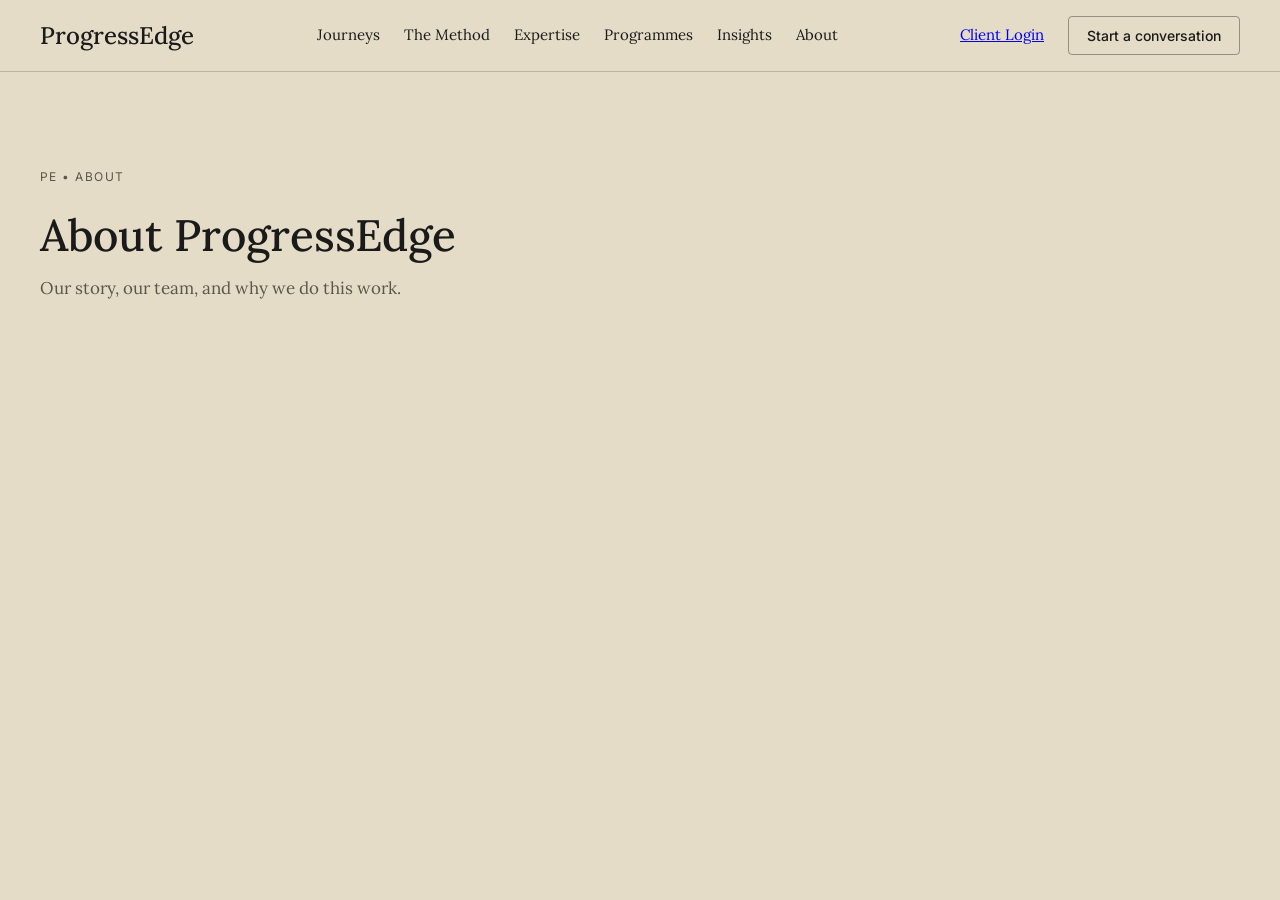
==== progressedge-site/pages/about.html @ c58be289 "Initial commit - ProgressEdge site" ====
<!DOCTYPE html>
<html lang="en">
<head>
<meta charset="UTF-8">
<meta name="viewport" content="width=device-width, initial-scale=1.0">
<title>About — ProgressEdge</title>
<link rel="preconnect" href="https://fonts.googleapis.com">
<link rel="preconnect" href="https://fonts.gstatic.com" crossorigin>
<link href="https://fonts.googleapis.com/css2?family=Lora:ital,wght@0,400;0,500;0,600;1,400&family=Inter:wght@400;500;600&display=swap" rel="stylesheet">
<link rel="stylesheet" href="../css/style.css">
</head>
<body>

  <!-- NAV -->
  <header class="nav">
    <a href="../index.html" class="nav__logo" style="text-decoration:none;color:inherit;">ProgressEdge</a>
    <ul class="nav__links">
      <li><a href="journeys.html">Journeys</a></li>
      <li><a href="the-method.html">The Method</a></li>
      <li><a href="expertise.html">Expertise</a></li>
      <li><a href="programmes.html">Programmes</a></li>
      <li><a href="insights.html">Insights</a></li>
      <li><a href="about.html">About</a></li>
    </ul>
    <div class="nav__right">
      <a href="#">Client Login</a>
      <button class="btn">Start a conversation</button>
    </div>
  </header>

  <!-- PAGE HEADER -->
  <section class="journey">
    <div class="journey__header">
      <div>
        <div class="journey__eyebrow">PE • ABOUT</div>
        <h1 class="journey__title">About ProgressEdge</h1>
        <p class="journey__subtitle">Our story, our team, and why we do this work.</p>
      </div>
    </div>
  </section>

</body>
</html>
---- progressedge-site/css/style.css ----
/* ===========================
     DESIGN SYSTEM / VARIABLES
     =========================== */
  :root {
    /* Colors */
    --color-bg: #E4DCC7;
    --color-bg-alt: #DDD3B8;
    --color-card: #F5F1E4;
    --color-text: #1A1A1A;
    --color-text-muted: #5C5648;
    --color-accent-dark: #1B3A32;
    --color-border: rgba(0, 0, 0, 0.18);
    --color-border-strong: rgba(0, 0, 0, 0.35);

    /* Typography */
    --font-serif: 'Lora', Georgia, serif;
    --font-sans: 'Inter', -apple-system, sans-serif;

    /* Spacing scale */
    --space-1: 8px;
    --space-2: 16px;
    --space-3: 24px;
    --space-4: 40px;
    --space-5: 64px;
    --space-6: 96px;

    /* Radius */
    --radius-sm: 4px;
    --radius-md: 8px;

    /* Max width */
    --container-max: 1360px;
  }

  * { box-sizing: border-box; margin: 0; padding: 0; }

  body {
    font-family: var(--font-serif);
    background: var(--color-bg);
    color: var(--color-text);
    line-height: 1.5;
  }

  img { max-width: 100%; display: block; }

  .container {
    max-width: var(--container-max);
    margin: 0 auto;
    padding: 0 var(--space-4);
  }

  .label {
    font-family: var(--font-sans);
    font-size: 12px;
    letter-spacing: 0.12em;
    text-transform: uppercase;
    color: var(--color-text);
  }

  /* ===========================
     NAV
     =========================== */
  .nav {
    display: flex;
    align-items: center;
    justify-content: space-between;
    padding: var(--space-2) var(--space-4);
    border-bottom: 1px solid var(--color-border);
  }

  .nav__logo {
    font-family: var(--font-serif);
    font-size: 24px;
    font-weight: 500;
  }

  .nav__links {
    display: flex;
    gap: var(--space-3);
    list-style: none;
    font-family: var(--font-serif);
    font-size: 15px;
  }

  .nav__links a {
    color: var(--color-text);
    text-decoration: none;
  }

  .nav__links a:hover { opacity: 0.6; }

  .nav__right {
    display: flex;
    align-items: center;
    gap: var(--space-3);
    font-family: var(--font-serif);
    font-size: 15px;
  }

  .btn {
    font-family: var(--font-sans);
    font-size: 14px;
    font-weight: 500;
    border: 1px solid var(--color-border-strong);
    background: transparent;
    padding: 10px 18px;
    border-radius: var(--radius-sm);
    cursor: pointer;
    color: var(--color-text);
    display: inline-flex;
    align-items: center;
    gap: 8px;
    white-space: nowrap;
  }

  .btn:hover { background: rgba(0,0,0,0.05); }

  .btn--icon-circle {
    width: 20px;
    height: 20px;
    border-radius: 50%;
    background: var(--color-text);
    color: var(--color-bg);
    display: inline-flex;
    align-items: center;
    justify-content: center;
    font-size: 11px;
  }

  .btn__arrow-icon {
    width: 20px;
    height: 20px;
  }

  /* ===========================
     HERO
     =========================== */
  .hero {
    display: grid;
    grid-template-columns: 1fr 1fr;
    min-height: 640px;
  }

  .hero__content {
    padding: var(--space-5) var(--space-4);
    display: flex;
    flex-direction: column;
    justify-content: center;
    gap: var(--space-3);
  }

  .hero__eyebrow {
    display: flex;
    gap: var(--space-1);
    align-items: center;
    font-family: var(--font-sans);
    font-size: 13px;
    letter-spacing: 0.1em;
    text-transform: uppercase;
  }

  .hero__eyebrow .dot { opacity: 0.5; }

  .hero__title {
    font-size: clamp(40px, 5vw, 72px);
    font-weight: 500;
    line-height: 1.1;
  }

  .hero__desc {
    font-family: var(--font-serif);
    font-size: 17px;
    color: var(--color-text-muted);
    max-width: 480px;
    line-height: 1.6;
  }

  .hero__actions {
    display: flex;
    gap: var(--space-2);
    margin-top: var(--space-2);
  }

  .hero__image {
    background-size: cover;
    background-position: center;
    background-image: url('images/homepage_img.jpg');
  }

  .hero__footer {
    border-top: 1px solid var(--color-border);
    padding: var(--space-2) var(--space-4);
  }

  /* ===========================
     TRUSTED BY / LOGOS
     =========================== */
  .logos {
    border-top: 1px solid var(--color-border);
    padding: var(--space-3) var(--space-4);
    display: flex;
    align-items: center;
    gap: var(--space-5);
    flex-wrap: wrap;
  }

  .logos img {
    height: 32px;
    width: auto;
    object-fit: contain;
  }

  /* ===========================
     JOURNEY SECTION
     =========================== */
  .journey {
    padding: var(--space-6) var(--space-4);
  }

  .journey__header {
    display: flex;
    justify-content: space-between;
    align-items: flex-end;
    margin-bottom: var(--space-4);
    gap: var(--space-3);
    flex-wrap: wrap;
  }

  .journey__eyebrow {
    font-family: var(--font-sans);
    font-size: 12px;
    letter-spacing: 0.12em;
    text-transform: uppercase;
    color: var(--color-text-muted);
    margin-bottom: var(--space-2);
  }

  .journey__title {
    font-size: clamp(32px, 4vw, 44px);
    font-weight: 500;
  }

  .journey__subtitle {
    font-size: 17px;
    color: var(--color-text-muted);
    margin-top: var(--space-1);
  }

  .journey__nav-icons {
    display: flex;
    gap: var(--space-1);
  }

  .icon-circle {
    width: 40px;
    height: 40px;
    border-radius: 50%;
    border: 1px solid var(--color-border-strong);
    display: flex;
    align-items: center;
    justify-content: center;
    cursor: pointer;
    font-size: 16px;
    background: transparent;
  }

  .icon-circle:hover { background: rgba(0,0,0,0.05); }

  .icon-circle--img {
    border: none;
    padding: 0;
  }

  .icon-circle--img img {
    width: 40px;
    height: 40px;
  }

  .journey__grid {
    display: grid;
    grid-template-columns: repeat(4, 1fr);
    gap: var(--space-3);
  }

  .journey-card {
    background: var(--color-card);
    border: 1px solid var(--color-border);
    border-radius: var(--radius-md);
    overflow: hidden;
    display: flex;
    flex-direction: column;
  }

  .journey-card__image {
    aspect-ratio: 4/3;
    background-size: cover;
    background-position: center;
  }

  .journey-card__body {
    padding: var(--space-2) var(--space-2) var(--space-3);
    display: flex;
    flex-direction: column;
    gap: 6px;
    flex: 1;
  }

  .journey-card__num {
    font-family: var(--font-sans);
    font-size: 12px;
    color: var(--color-text-muted);
  }

  .journey-card__title {
    font-size: 19px;
    font-weight: 600;
    display: flex;
    align-items: center;
    gap: 8px;
    flex-wrap: wrap;
  }

  .journey-card__stage {
    font-family: var(--font-sans);
    font-size: 12px;
    color: var(--color-text-muted);
  }

  .journey-card__desc {
    font-family: var(--font-serif);
    font-size: 14px;
    color: var(--color-text-muted);
    line-height: 1.5;
    flex: 1;
  }

  .journey-card__link {
    font-family: var(--font-sans);
    font-size: 13px;
    font-weight: 500;
    display: inline-flex;
    align-items: center;
    gap: 6px;
    color: var(--color-text);
    text-decoration: none;
    margin-top: var(--space-1);
  }

  @media (max-width: 1000px) {
    .journey__grid { grid-template-columns: repeat(2, 1fr); }
  }

  @media (max-width: 800px) {
    .hero { grid-template-columns: 1fr; }
    .hero__image { min-height: 320px; }
    .nav__links { display: none; }
    .journey__grid { grid-template-columns: 1fr; }
    .logos { gap: var(--space-3); }
    .method__intro { grid-template-columns: 1fr; }
    .method__steps { grid-template-columns: 1fr; gap: var(--space-4); }
    .method__steps .step-connector { display: none; }
  }

  /* ===========================
     METHOD SECTION
     =========================== */
  .method {
    padding: var(--space-6) var(--space-4) 0;
  }

  .method__intro {
    display: grid;
    grid-template-columns: 1.2fr 1fr;
    gap: var(--space-4);
    align-items: end;
    margin-bottom: var(--space-5);
  }

  .method__title {
    font-size: clamp(28px, 3.5vw, 40px);
    font-weight: 500;
    line-height: 1.25;
  }

  .method__desc {
    font-family: var(--font-serif);
    font-size: 16px;
    color: var(--color-text-muted);
    line-height: 1.6;
  }

  .method__steps {
    display: grid;
    grid-template-columns: repeat(4, 1fr);
    position: relative;
  }

  .method-step {
    position: relative;
    padding-right: var(--space-3);
  }

  .step-connector {
    position: absolute;
    top: 24px;
    left: 48px;
    right: 0;
    height: 1px;
    background: var(--color-border-strong);
  }

  .method-step__num {
    width: 48px;
    height: 48px;
    border-radius: 50%;
    border: 1px solid var(--color-border-strong);
    display: flex;
    align-items: center;
    justify-content: center;
    font-family: var(--font-sans);
    font-size: 14px;
    background: var(--color-bg);
    position: relative;
    z-index: 1;
  }

  .method-step__icon {
    font-size: 28px;
    margin: var(--space-2) 0 var(--space-1);
  }

  .method-step__icon-img {
    width: 32px;
    height: 32px;
    object-fit: contain;
    margin: var(--space-2) 0 var(--space-1);
  }

  .method-step__title {
    font-size: 20px;
    font-weight: 600;
    margin-bottom: 6px;
  }

  .method-step__desc {
    font-family: var(--font-serif);
    font-size: 14px;
    color: var(--color-text-muted);
    line-height: 1.5;
  }

  .method__cta {
    background: var(--color-accent-dark);
    margin-top: var(--space-5);
    padding: var(--space-4);
    display: flex;
    justify-content: center;
  }

  .method__cta-inner {
    background: var(--color-card);
    max-width: 800px;
    width: 100%;
    padding: var(--space-3) var(--space-4);
    border-radius: var(--radius-md);
    text-align: center;
    font-family: var(--font-serif);
    font-size: 17px;
  }
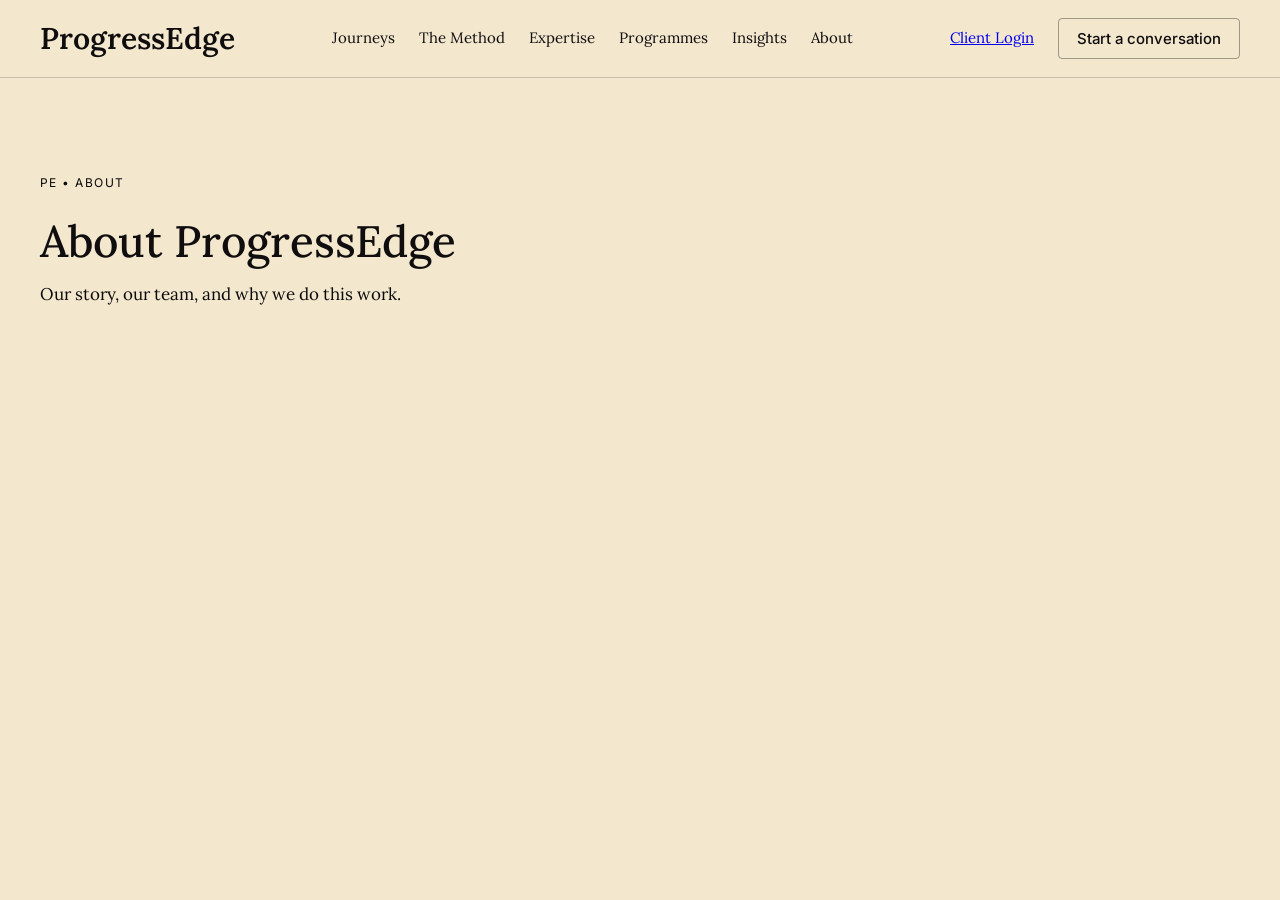
==== commit d3fe3a4b: "Fixed hero image and other updates" ====
--- a/progressedge-site/pages/about.html
+++ b/progressedge-site/pages/about.html
@@ -11,7 +11,6 @@
 </head>
 <body>
 
-  <!-- NAV -->
   <header class="nav">
     <a href="../index.html" class="nav__logo" style="text-decoration:none;color:inherit;">ProgressEdge</a>
     <ul class="nav__links">
@@ -28,7 +27,6 @@
     </div>
   </header>
 
-  <!-- PAGE HEADER -->
   <section class="journey">
     <div class="journey__header">
       <div>
--- a/progressedge-site/css/style.css
+++ b/progressedge-site/css/style.css
@@ -3,14 +3,14 @@
      =========================== */
   :root {
     /* Colors */
-    --color-bg: #E4DCC7;
-    --color-bg-alt: #DDD3B8;
+    --color-bg: #f3e7ce;
+    --color-bg-alt: #f3e7ce;
     --color-card: #F5F1E4;
-    --color-text: #1A1A1A;
-    --color-text-muted: #5C5648;
+    --color-text: #0f0d0d;
+    --color-text-muted: #0a0a0a;
     --color-accent-dark: #1B3A32;
-    --color-border: rgba(0, 0, 0, 0.18);
-    --color-border-strong: rgba(0, 0, 0, 0.35);
+    --color-border: rgba(7, 7, 7, 0.18);
+    --color-border-strong: rgba(5, 5, 5, 0.35);
 
     /* Typography */
     --font-serif: 'Lora', Georgia, serif;
@@ -70,8 +70,8 @@
 
   .nav__logo {
     font-family: var(--font-serif);
-    font-size: 24px;
-    font-weight: 500;
+    font-size: 30px;
+    font-weight: 600;
   }
 
   .nav__links {
@@ -87,7 +87,7 @@
     text-decoration: none;
   }
 
-  .nav__links a:hover { opacity: 0.6; }
+  .nav__links a:hover { opacity: 0.8; }
 
   .nav__right {
     display: flex;
@@ -99,7 +99,7 @@
 
   .btn {
     font-family: var(--font-sans);
-    font-size: 14px;
+    font-size:15px;
     font-weight: 500;
     border: 1px solid var(--color-border-strong);
     background: transparent;
@@ -113,7 +113,7 @@
     white-space: nowrap;
   }
 
-  .btn:hover { background: rgba(0,0,0,0.05); }
+  .btn:hover { background: rgba(8, 8, 8, 0.05); }
 
   .btn--icon-circle {
     width: 20px;
@@ -138,15 +138,16 @@
   .hero {
     display: grid;
     grid-template-columns: 1fr 1fr;
-    min-height: 640px;
+    min-height: 500px;
+    
   }
 
   .hero__content {
     padding: var(--space-5) var(--space-4);
     display: flex;
     flex-direction: column;
-    justify-content: center;
-    gap: var(--space-3);
+    justify-content: left;
+    gap: var(--space-5);
   }
 
   .hero__eyebrow {
@@ -154,49 +155,56 @@
     gap: var(--space-1);
     align-items: center;
     font-family: var(--font-sans);
-    font-size: 13px;
+    font-size: 18px;
     letter-spacing: 0.1em;
     text-transform: uppercase;
   }
 
-  .hero__eyebrow .dot { opacity: 0.5; }
+  .hero__eyebrow .dot { opacity: 1.2; }
+  
 
   .hero__title {
     font-size: clamp(40px, 5vw, 72px);
     font-weight: 500;
-    line-height: 1.1;
+    line-height: 1.0;
+    width: fit-content;
   }
 
   .hero__desc {
     font-family: var(--font-serif);
     font-size: 17px;
     color: var(--color-text-muted);
-    max-width: 480px;
-    line-height: 1.6;
+    max-width: 500px;
+    line-height: 1.0;
   }
 
   .hero__actions {
     display: flex;
-    gap: var(--space-2);
+    gap: var(--space-3);
     margin-top: var(--space-2);
   }
 
   .hero__image {
     background-size: cover;
-    background-position: center;
-    background-image: url('images/homepage_img.jpg');
+    background-position: left;
+    background-image: url(../images/homepage_img.jpg);
+    opacity: 0.6;
+    height: 600px;
+    width: 100%;
+    
   }
 
   .hero__footer {
     border-top: 1px solid var(--color-border);
     padding: var(--space-2) var(--space-4);
+
   }
 
   /* ===========================
      TRUSTED BY / LOGOS
      =========================== */
   .logos {
-    border-top: 1px solid var(--color-border);
+    border-top: 2px solid var(--color-border);
     padding: var(--space-3) var(--space-4);
     display: flex;
     align-items: center;
@@ -205,9 +213,10 @@
   }
 
   .logos img {
-    height: 32px;
+    height: 90px;
     width: auto;
     object-fit: contain;
+
   }
 
   /* ===========================
@@ -255,7 +264,7 @@
     width: 40px;
     height: 40px;
     border-radius: 50%;
-    border: 1px solid var(--color-border-strong);
+    border: 3px solid var(--color-border-strong);
     display: flex;
     align-items: center;
     justify-content: center;
@@ -284,7 +293,7 @@
 
   .journey-card {
     background: var(--color-card);
-    border: 1px solid var(--color-border);
+    border: 2px solid var(--color-border);
     border-radius: var(--radius-md);
     overflow: hidden;
     display: flex;
@@ -292,7 +301,7 @@
   }
 
   .journey-card__image {
-    aspect-ratio: 4/3;
+    aspect-ratio: 3/2;
     background-size: cover;
     background-position: center;
   }
@@ -301,7 +310,7 @@
     padding: var(--space-2) var(--space-2) var(--space-3);
     display: flex;
     flex-direction: column;
-    gap: 6px;
+    gap: 7px;
     flex: 1;
   }
 
@@ -313,7 +322,7 @@
 
   .journey-card__title {
     font-size: 19px;
-    font-weight: 600;
+    font-weight: 650;
     display: flex;
     align-items: center;
     gap: 8px;
@@ -322,7 +331,7 @@
 
   .journey-card__stage {
     font-family: var(--font-sans);
-    font-size: 12px;
+    font-size: 15px;
     color: var(--color-text-muted);
   }
 
@@ -412,13 +421,13 @@
   .method-step__num {
     width: 48px;
     height: 48px;
-    border-radius: 50%;
+    border-radius: 60%;
     border: 1px solid var(--color-border-strong);
     display: flex;
     align-items: center;
     justify-content: center;
     font-family: var(--font-sans);
-    font-size: 14px;
+    font-size: 16px;
     background: var(--color-bg);
     position: relative;
     z-index: 1;
@@ -455,13 +464,14 @@
     padding: var(--space-4);
     display: flex;
     justify-content: center;
+    size-adjust: var(--color-accent-dark);
   }
 
   .method__cta-inner {
     background: var(--color-card);
     max-width: 800px;
     width: 100%;
-    padding: var(--space-3) var(--space-4);
+    padding: var(--space-3) var(--space-6);
     border-radius: var(--radius-md);
     text-align: center;
     font-family: var(--font-serif);
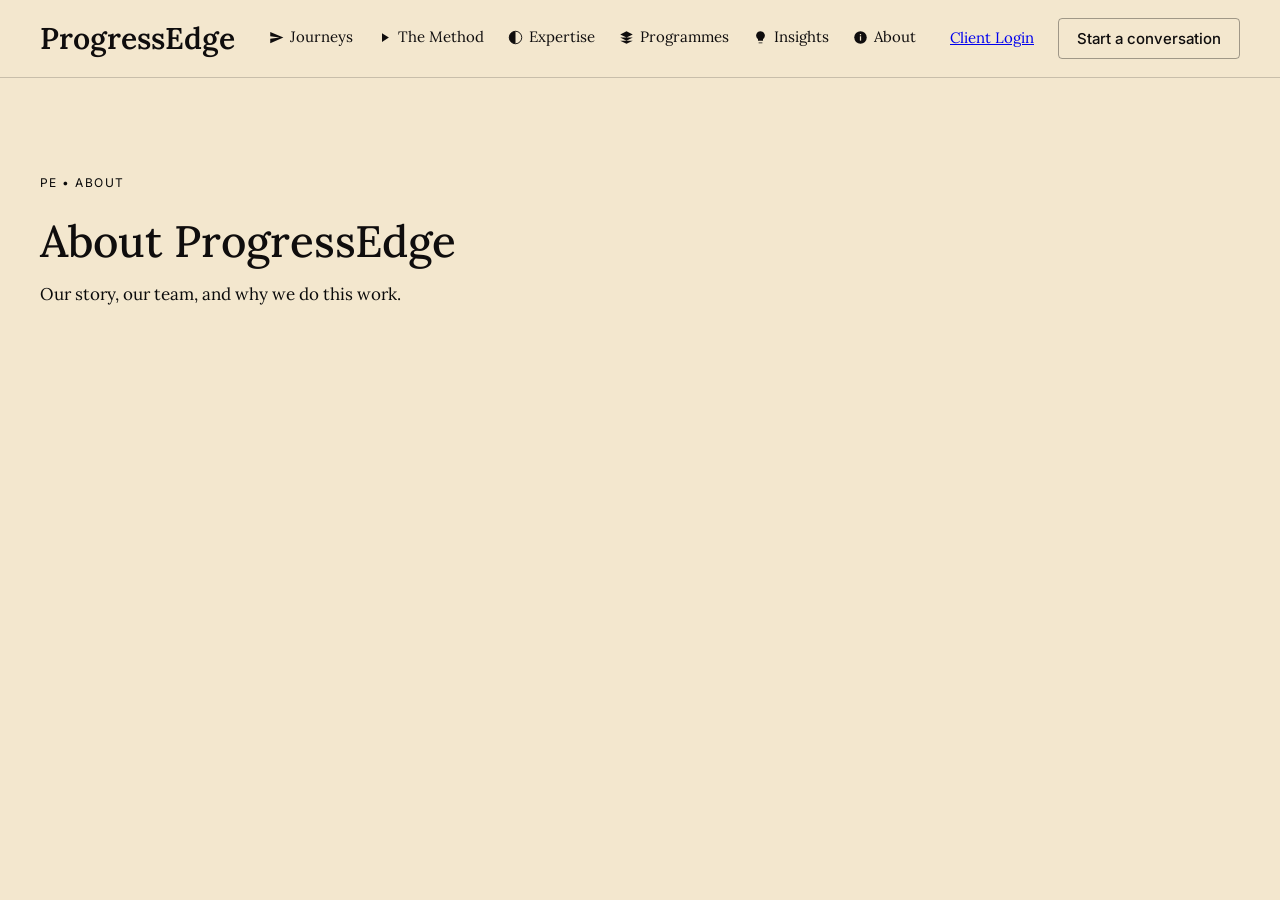
==== commit 31c19ca8: "Fixed hero image and other updates" ====
--- a/progressedge-site/pages/about.html
+++ b/progressedge-site/pages/about.html
@@ -13,13 +13,13 @@
 
   <header class="nav">
     <a href="../index.html" class="nav__logo" style="text-decoration:none;color:inherit;">ProgressEdge</a>
-    <ul class="nav__links">
-      <li><a href="journeys.html">Journeys</a></li>
-      <li><a href="the-method.html">The Method</a></li>
-      <li><a href="expertise.html">Expertise</a></li>
-      <li><a href="programmes.html">Programmes</a></li>
-      <li><a href="insights.html">Insights</a></li>
-      <li><a href="about.html">About</a></li>
+   <ul class="nav__links" id="navLinks">
+      <li><a href="pages/journeys.html"><svg class="nav__icon" viewBox="0 0 24 24" fill="currentColor"><path d="M2 21l21-9L2 3v7l15 2-15 2z"/></svg>Journeys</a></li>
+      <li><a href="pages/the-method.html"><svg class="nav__icon" viewBox="0 0 24 24" fill="currentColor"><path d="M8 5v14l11-7z"/></svg>The Method</a></li>
+      <li><a href="pages/expertise.html"><svg class="nav__icon" viewBox="0 0 24 24" fill="currentColor"><path d="M12 2a10 10 0 000 20V2z"/><circle cx="12" cy="12" r="10" fill="none" stroke="currentColor" stroke-width="1.5"/></svg>Expertise</a></li>
+      <li><a href="pages/programmes.html"><svg class="nav__icon" viewBox="0 0 24 24" fill="currentColor"><path d="M12 2L2 7l10 5 10-5-10-5zM2 12l10 5 10-5M2 17l10 5 10-5"/></svg>Programmes</a></li>
+      <li><a href="pages/insights.html"><svg class="nav__icon" viewBox="0 0 24 24" fill="currentColor"><path d="M9 21h6v-1H9v1zm3-19a7 7 0 00-4 12.7V17h8v-2.3A7 7 0 0012 2z"/></svg>Insights</a></li>
+      <li><a href="pages/about.html"><svg class="nav__icon" viewBox="0 0 24 24" fill="currentColor"><circle cx="12" cy="12" r="10"/><rect x="11" y="10" width="2" height="7" fill="var(--color-bg)"/><rect x="11" y="6.5" width="2" height="2" fill="var(--color-bg)"/></svg>About</a></li>
     </ul>
     <div class="nav__right">
       <a href="#">Client Login</a>
--- a/progressedge-site/css/style.css
+++ b/progressedge-site/css/style.css
@@ -66,6 +66,10 @@
     justify-content: space-between;
     padding: var(--space-2) var(--space-4);
     border-bottom: 1px solid var(--color-border);
+    position: sticky;
+    top: 0;
+    z-index: 100;
+    background: var(--color-bg);
   }
 
   .nav__logo {
@@ -85,9 +89,26 @@
   .nav__links a {
     color: var(--color-text);
     text-decoration: none;
+    display: inline-flex;
+    align-items: center;
+    gap: 6px;
   }
 
   .nav__links a:hover { opacity: 0.8; }
+
+  .nav__icon {
+    width: 15px;
+    height: 15px;
+    flex-shrink: 0;
+  }
+
+  .nav__login {
+    display: inline-flex;
+    align-items: center;
+    gap: 6px;
+    color: var(--color-text);
+    text-decoration: none;
+  }
 
   .nav__right {
     display: flex;
@@ -132,14 +153,34 @@
     height: 20px;
   }
 
+  /* Hamburger button - hidden on desktop */
+  .nav__hamburger {
+    display: none;
+    flex-direction: column;
+    justify-content: center;
+    gap: 5px;
+    width: 32px;
+    height: 32px;
+    background: none;
+    border: none;
+    cursor: pointer;
+    padding: 0;
+  }
+
+  .nav__hamburger span {
+    display: block;
+    height: 2px;
+    width: 100%;
+    background: var(--color-text);
+  }
+
   /* ===========================
      HERO
      =========================== */
   .hero {
     display: grid;
-    grid-template-columns: 1fr 1fr;
-    min-height: 500px;
-    
+    grid-template-columns: 35fr 65fr;
+    min-height: 400px;
   }
 
   .hero__content {
@@ -155,24 +196,24 @@
     gap: var(--space-1);
     align-items: center;
     font-family: var(--font-sans);
-    font-size: 18px;
+    font-size: 17px;
     letter-spacing: 0.1em;
     text-transform: uppercase;
   }
 
   .hero__eyebrow .dot { opacity: 1.2; }
-  
 
   .hero__title {
     font-size: clamp(40px, 5vw, 72px);
     font-weight: 500;
-    line-height: 1.0;
+    line-height: 0.9;
+    letter-spacing: 0.5rm;
     width: fit-content;
   }
 
   .hero__desc {
     font-family: var(--font-serif);
-    font-size: 17px;
+    font-size: 16px;
     color: var(--color-text-muted);
     max-width: 500px;
     line-height: 1.0;
@@ -186,18 +227,17 @@
 
   .hero__image {
     background-size: cover;
-    background-position: left;
-    background-image: url(../images/homepage_img.jpg);
-    opacity: 0.6;
+    background-position: center;
+    background-image:url(../images/homepage_img.jpg);
     height: 600px;
     width: 100%;
+    opacity: 0.6;
     
   }
 
   .hero__footer {
     border-top: 1px solid var(--color-border);
     padding: var(--space-2) var(--space-4);
-
   }
 
   /* ===========================
@@ -216,7 +256,6 @@
     height: 90px;
     width: auto;
     object-fit: contain;
-
   }
 
   /* ===========================
@@ -353,21 +392,6 @@
     color: var(--color-text);
     text-decoration: none;
     margin-top: var(--space-1);
-  }
-
-  @media (max-width: 1000px) {
-    .journey__grid { grid-template-columns: repeat(2, 1fr); }
-  }
-
-  @media (max-width: 800px) {
-    .hero { grid-template-columns: 1fr; }
-    .hero__image { min-height: 320px; }
-    .nav__links { display: none; }
-    .journey__grid { grid-template-columns: 1fr; }
-    .logos { gap: var(--space-3); }
-    .method__intro { grid-template-columns: 1fr; }
-    .method__steps { grid-template-columns: 1fr; gap: var(--space-4); }
-    .method__steps .step-connector { display: none; }
   }
 
   /* ===========================
@@ -421,7 +445,7 @@
   .method-step__num {
     width: 48px;
     height: 48px;
-    border-radius: 60%;
+    border-radius: 50%;
     border: 1px solid var(--color-border-strong);
     display: flex;
     align-items: center;
@@ -464,7 +488,6 @@
     padding: var(--space-4);
     display: flex;
     justify-content: center;
-    size-adjust: var(--color-accent-dark);
   }
 
   .method__cta-inner {
@@ -476,4 +499,71 @@
     text-align: center;
     font-family: var(--font-serif);
     font-size: 17px;
+  }
+
+  /* ===========================
+     RESPONSIVE
+     =========================== */
+  @media (max-width: 1000px) {
+    .journey__grid { grid-template-columns: repeat(2, 1fr); }
+  }
+
+  @media (max-width: 800px) {
+    .hero { grid-template-columns: 1fr; }
+    .hero__image { min-height: 280px; height: auto; order: -1; }
+    .hero__content { padding: var(--space-4) var(--space-3); gap: var(--space-3); }
+    .journey__grid { grid-template-columns: 1fr; }
+    .logos { gap: var(--space-3); padding: var(--space-3); }
+    .logos img { height: 48px; }
+    .method__intro { grid-template-columns: 1fr; }
+    .method__steps { grid-template-columns: 1fr; gap: var(--space-4); }
+    .method__steps .step-connector { display: none; }
+    .journey { padding: var(--space-4) var(--space-3); }
+    .method { padding: var(--space-4) var(--space-3) 0; }
+    .nav { padding: var(--space-2) var(--space-3); }
+
+    /* Hamburger nav */
+    .nav__hamburger { display: flex; }
+
+    .nav__links {
+      display: none;
+      position: absolute;
+      top: 100%;
+      left: 0;
+      right: 0;
+      background: var(--color-bg);
+      flex-direction: column;
+      gap: 0;
+      border-bottom: 1px solid var(--color-border);
+      z-index: 50;
+    }
+
+    .nav__links.is-open {
+      display: flex;
+    }
+
+    .nav__links li {
+      border-top: 1px solid var(--color-border);
+    }
+
+    .nav__links a {
+      display: flex;
+      padding: var(--space-2) var(--space-3);
+    }
+
+    .nav__right span.nav__login-text,
+    .nav__right .nav__login {
+      display: none;
+    }
+  }
+
+  @media (max-width: 480px) {
+    .hero__title { font-size: 34px; line-height: 1.1; }
+    .hero__desc { font-size: 15px; line-height: 1.5; }
+    .hero__actions { flex-direction: column; align-items: stretch; }
+    .journey__title { font-size: 28px; }
+    .nav__right { gap: var(--space-1); }
+    .btn { padding: 8px 12px; font-size: 13px; }
+    .method-step { padding-right: 0; }
+    .method__cta-inner { font-size: 15px; padding: var(--space-3) var(--space-2); }
   }
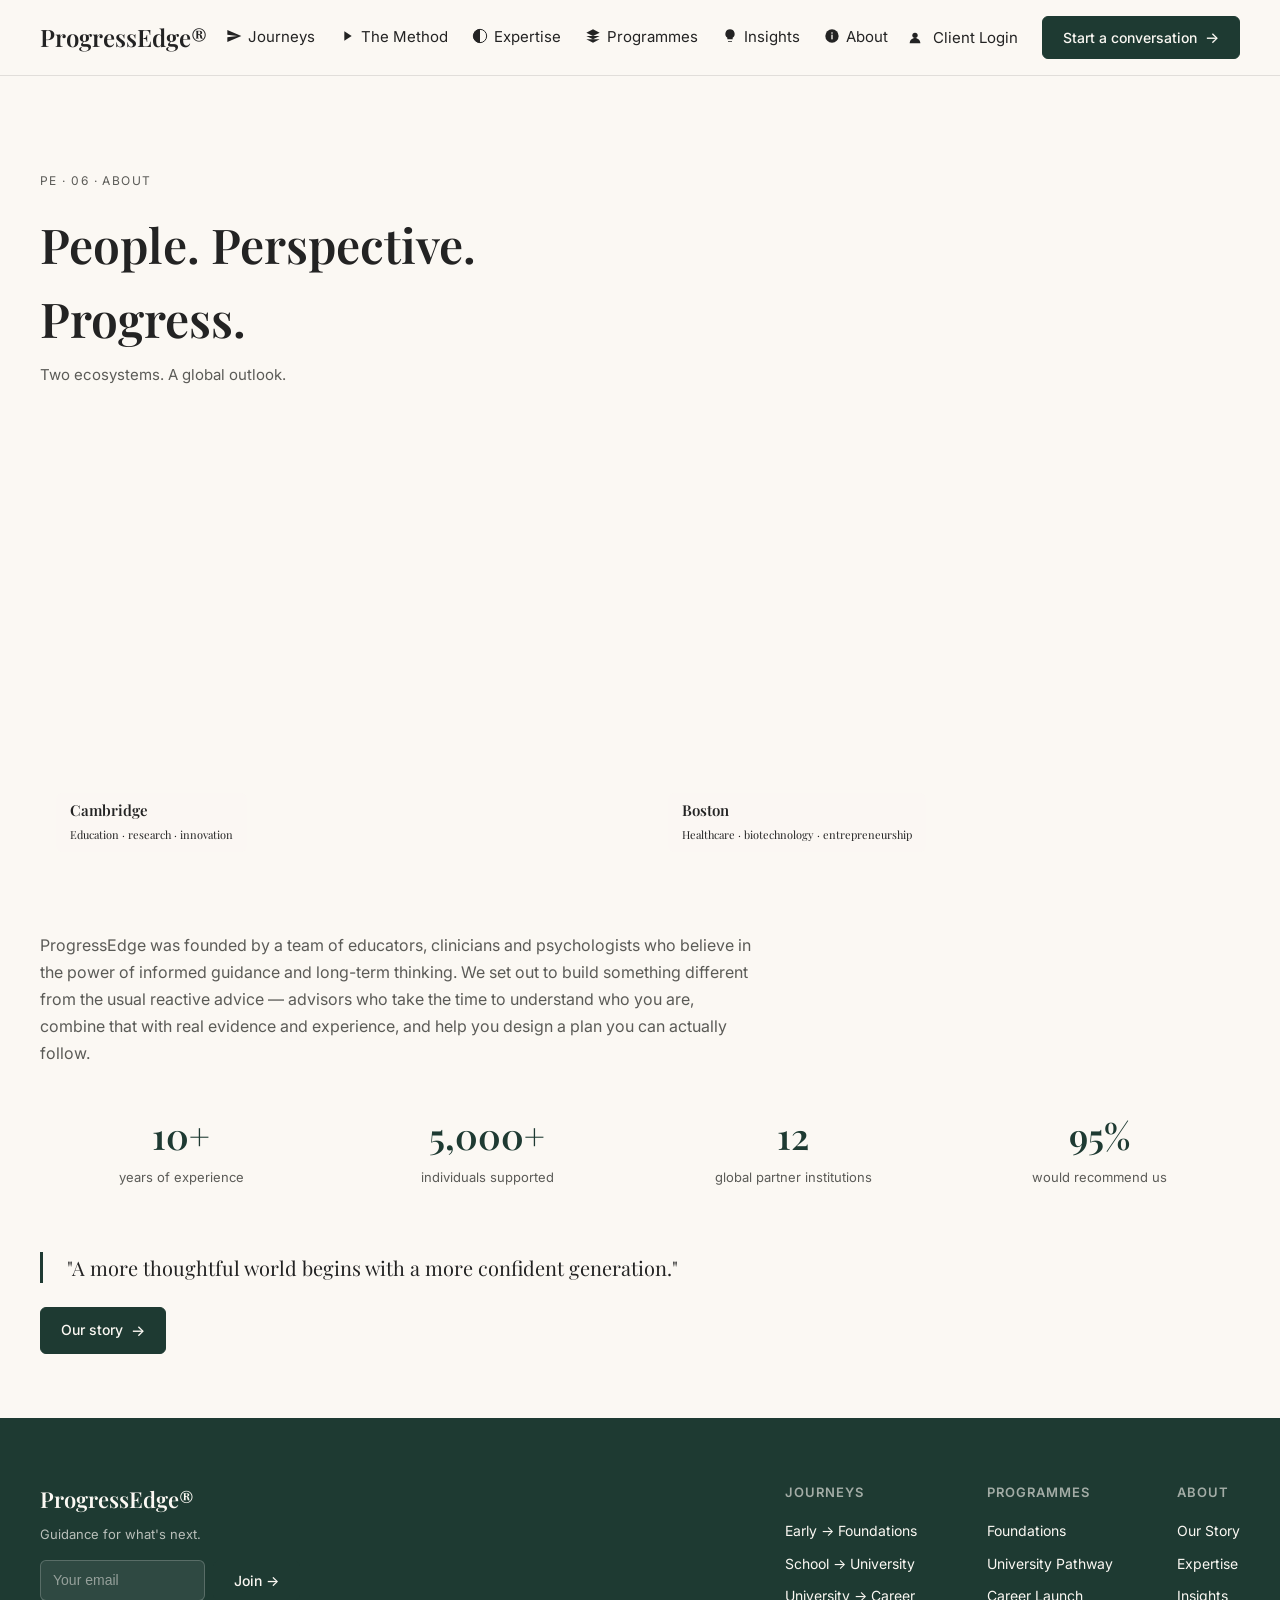
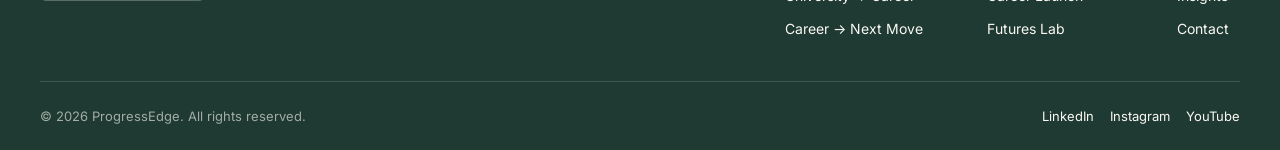
==== commit a678ea3a: "Add nav icons, hero image blend, client login handler" ====
--- a/progressedge-site/pages/about.html
+++ b/progressedge-site/pages/about.html
@@ -6,36 +6,190 @@
 <title>About — ProgressEdge</title>
 <link rel="preconnect" href="https://fonts.googleapis.com">
 <link rel="preconnect" href="https://fonts.gstatic.com" crossorigin>
-<link href="https://fonts.googleapis.com/css2?family=Lora:ital,wght@0,400;0,500;0,600;1,400&family=Inter:wght@400;500;600&display=swap" rel="stylesheet">
+<link href="https://fonts.googleapis.com/css2?family=Playfair+Display:wght@500;600;700&family=Inter:wght@400;500;600&family=Caveat:wght@500&display=swap" rel="stylesheet">
 <link rel="stylesheet" href="../css/style.css">
 </head>
 <body>
 
-  <header class="nav">
-    <a href="../index.html" class="nav__logo" style="text-decoration:none;color:inherit;">ProgressEdge</a>
-   <ul class="nav__links" id="navLinks">
-      <li><a href="pages/journeys.html"><svg class="nav__icon" viewBox="0 0 24 24" fill="currentColor"><path d="M2 21l21-9L2 3v7l15 2-15 2z"/></svg>Journeys</a></li>
-      <li><a href="pages/the-method.html"><svg class="nav__icon" viewBox="0 0 24 24" fill="currentColor"><path d="M8 5v14l11-7z"/></svg>The Method</a></li>
-      <li><a href="pages/expertise.html"><svg class="nav__icon" viewBox="0 0 24 24" fill="currentColor"><path d="M12 2a10 10 0 000 20V2z"/><circle cx="12" cy="12" r="10" fill="none" stroke="currentColor" stroke-width="1.5"/></svg>Expertise</a></li>
-      <li><a href="pages/programmes.html"><svg class="nav__icon" viewBox="0 0 24 24" fill="currentColor"><path d="M12 2L2 7l10 5 10-5-10-5zM2 12l10 5 10-5M2 17l10 5 10-5"/></svg>Programmes</a></li>
-      <li><a href="pages/insights.html"><svg class="nav__icon" viewBox="0 0 24 24" fill="currentColor"><path d="M9 21h6v-1H9v1zm3-19a7 7 0 00-4 12.7V17h8v-2.3A7 7 0 0012 2z"/></svg>Insights</a></li>
-      <li><a href="pages/about.html"><svg class="nav__icon" viewBox="0 0 24 24" fill="currentColor"><circle cx="12" cy="12" r="10"/><rect x="11" y="10" width="2" height="7" fill="var(--color-bg)"/><rect x="11" y="6.5" width="2" height="2" fill="var(--color-bg)"/></svg>About</a></li>
-    </ul>
-    <div class="nav__right">
-      <a href="#">Client Login</a>
-      <button class="btn">Start a conversation</button>
+ <header class="nav">
+  <a href="../index.html" class="nav__logo">ProgressEdge®</a>
+  <ul class="nav__links" id="navLinks">
+    <li><a href="journeys.html"><svg class="nav__icon" viewBox="0 0 24 24" fill="currentColor"><path d="M2 21l21-9L2 3v7l15 2-15 2z"/></svg>Journeys</a></li>
+    <li><a href="the-method.html"><svg class="nav__icon" viewBox="0 0 24 24" fill="currentColor"><path d="M8 5v14l11-7z"/></svg>The Method</a></li>
+    <li><a href="expertise.html"><svg class="nav__icon" viewBox="0 0 24 24" fill="currentColor"><path d="M12 2a10 10 0 000 20V2z"/><circle cx="12" cy="12" r="10" fill="none" stroke="currentColor" stroke-width="1.5"/></svg>Expertise</a></li>
+    <li><a href="programmes.html"><svg class="nav__icon" viewBox="0 0 24 24" fill="currentColor"><path d="M12 2L2 7l10 5 10-5-10-5zM2 12l10 5 10-5M2 17l10 5 10-5"/></svg>Programmes</a></li>
+    <li><a href="insights.html"><svg class="nav__icon" viewBox="0 0 24 24" fill="currentColor"><path d="M9 21h6v-1H9v1zm3-19a7 7 0 00-4 12.7V17h8v-2.3A7 7 0 0012 2z"/></svg>Insights</a></li>
+    <li><a href="about.html"><svg class="nav__icon" viewBox="0 0 24 24" fill="currentColor"><circle cx="12" cy="12" r="10"/><rect x="11" y="10" width="2" height="7" fill="var(--color-bg)"/><rect x="11" y="6.5" width="2" height="2" fill="var(--color-bg)"/></svg>About</a></li>
+  </ul>
+  <div class="nav__right">
+    <a href="#" class="nav__login" id="clientLoginLink">
+      <svg class="nav__icon" viewBox="0 0 24 24" fill="currentColor"><circle cx="12" cy="8" r="4"/><path d="M4 20c0-4.4 3.6-8 8-8s8 3.6 8 8"/></svg>
+      <span class="nav__login-text">Client Login</span>
+    </a>
+    <button class="btn btn--primary" data-open-modal>Start a conversation <span class="btn__arrow">→</span></button>
+    <button class="nav__hamburger" id="navHamburger" aria-label="Toggle menu"><span></span><span></span><span></span></button>
+  </div>
+</header>
+
+  <section class="page-header">
+    <div>
+      <div class="page-header__eyebrow">PE · 06 · ABOUT</div>
+      <h1 class="page-header__title">People. Perspective. Progress.</h1>
+      <p class="page-header__sub">Two ecosystems. A global outlook.</p>
     </div>
-  </header>
+  </section>
 
-  <section class="journey">
-    <div class="journey__header">
-      <div>
-        <div class="journey__eyebrow">PE • ABOUT</div>
-        <h1 class="journey__title">About ProgressEdge</h1>
-        <p class="journey__subtitle">Our story, our team, and why we do this work.</p>
+  <section class="section" style="padding-top:0;">
+    <div class="location-pair">
+      <div class="location-card">
+        <div class="location-card__image" style="background-image:url('https://www.cambridgenetwork.co.uk/sites/default/files/iStock-600000414_2.jpg');"></div>
+        <div class="location-card__label">Cambridge<br><span style="font-size:11px; font-weight:400;">Education · research · innovation</span></div>
+      </div>
+      <div class="location-card">
+        <div class="location-card__image" style="background-image:url('https://images.unsplash.com/photo-1521737604893-d14cc237f11d?q=80&w=600');"></div>
+        <div class="location-card__label">Boston<br><span style="font-size:11px; font-weight:400;">Healthcare · biotechnology · entrepreneurship</span></div>
       </div>
     </div>
   </section>
 
+  <section class="section" style="padding-top:0;">
+    <p style="max-width: 720px; font-size:16px; color:var(--color-text-muted); line-height:1.7;">
+      ProgressEdge was founded by a team of educators, clinicians and psychologists
+      who believe in the power of informed guidance and long-term thinking. We set
+      out to build something different from the usual reactive advice — advisors
+      who take the time to understand who you are, combine that with real evidence
+      and experience, and help you design a plan you can actually follow.
+    </p>
+
+    <div class="stats-row">
+      <div class="stat">
+        <div class="stat__num">10+</div>
+        <div class="stat__label">years of experience</div>
+      </div>
+      <div class="stat">
+        <div class="stat__num">5,000+</div>
+        <div class="stat__label">individuals supported</div>
+      </div>
+      <div class="stat">
+        <div class="stat__num">12</div>
+        <div class="stat__label">global partner institutions</div>
+      </div>
+      <div class="stat">
+        <div class="stat__num">95%</div>
+        <div class="stat__label">would recommend us</div>
+      </div>
+    </div>
+
+    <blockquote style="border-left: 3px solid var(--color-deep-green); padding-left: var(--space-3); font-family: var(--font-heading); font-size: 20px; max-width: 640px; margin: var(--space-3) 0;">
+      "A more thoughtful world begins with a more confident generation."
+    </blockquote>
+
+    <a href="about.html" class="btn btn--primary">Our story <span class="btn__arrow">→</span></a>
+  </section>
+
+    <!-- FOOTER -->
+  <footer class="footer">
+    <div class="footer__top">
+      <div class="footer__brand">
+        <div class="footer__logo">ProgressEdge®</div>
+        <p class="footer__tagline">Guidance for what's next.</p>
+        <div class="footer__newsletter">
+          <input type="email" placeholder="Your email">
+          <button class="btn btn--primary" type="button">Join →</button>
+        </div>
+      </div>
+      <div class="footer__cols">
+        <div class="footer__col">
+          <h4>Journeys</h4>
+          <ul>
+            <li><a href="../pages/journeys.html">Early → Foundations</a></li>
+            <li><a href="../pages/journeys.html">School → University</a></li>
+            <li><a href="../pages/journeys.html">University → Career</a></li>
+            <li><a href="../pages/journeys.html">Career → Next Move</a></li>
+          </ul>
+        </div>
+        <div class="footer__col">
+          <h4>Programmes</h4>
+          <ul>
+            <li><a href="../pages/programmes.html">Foundations</a></li>
+            <li><a href="../pages/programmes.html">University Pathway</a></li>
+            <li><a href="../pages/programmes.html">Career Launch</a></li>
+            <li><a href="../pages/programmes.html">Futures Lab</a></li>
+          </ul>
+        </div>
+        <div class="footer__col">
+          <h4>About</h4>
+          <ul>
+            <li><a href="../pages/about.html">Our Story</a></li>
+            <li><a href="../pages/expertise.html">Expertise</a></li>
+            <li><a href="../pages/insights.html">Insights</a></li>
+            <li><a href="#">Contact</a></li>
+          </ul>
+        </div>
+      </div>
+    </div>
+    <div class="footer__bottom">
+      <span>© 2026 ProgressEdge. All rights reserved.</span>
+      <div class="footer__social">
+        <a href="#">LinkedIn</a>
+        <a href="#">Instagram</a>
+        <a href="#">YouTube</a>
+      </div>
+    </div>
+  </footer>
+
+  <!-- START A CONVERSATION MODAL -->
+  <div class="modal-overlay" id="conversationModal">
+    <div class="modal">
+      <button class="modal__close" data-close-modal aria-label="Close">✕</button>
+      <div class="modal__visual" style="background-image:url('https://images.unsplash.com/photo-1523050854058-8df90110c9f1?q=80&w=1200');">
+        <span class="modal__visual-top">Let's talk</span>
+        <span class="modal__visual-caption">Ideas today.<br>Impact tomorrow.</span>
+      </div>
+      <form class="modal__form" id="enquiryForm">
+        <h3>Start a conversation.</h3>
+        <p class="form-note">A no-obligation consultation to understand your goals and explore how we can support you.</p>
+        <div class="form-field">
+          <label for="enq-topic">I'm getting in touch about</label>
+          <select id="enq-topic">
+            <option>Please select an option</option>
+            <option>University admissions support</option>
+            <option>Career guidance and planning</option>
+            <option>Postgraduate study (Master's / PhD)</option>
+            <option>School and subject selection</option>
+            <option>Our programmes</option>
+            <option>General enquiry</option>
+          </select>
+        </div>
+        <div class="form-row">
+          <div class="form-field">
+            <label for="enq-first">First name *</label>
+            <input id="enq-first" type="text" required placeholder="Your first name">
+          </div>
+          <div class="form-field">
+            <label for="enq-last">Last name *</label>
+            <input id="enq-last" type="text" required placeholder="Your last name">
+          </div>
+        </div>
+        <div class="form-field">
+          <label for="enq-email">Email address *</label>
+          <input id="enq-email" type="email" required placeholder="you@example.com">
+        </div>
+        <div class="form-field">
+          <label for="enq-msg">Tell us a little more</label>
+          <textarea id="enq-msg" rows="3" placeholder="What would you like to discuss?"></textarea>
+        </div>
+        <label class="form-checkbox">
+          <input type="checkbox" required>
+          I agree to be contacted by the ProgressEdge team about my enquiry.
+        </label>
+        <button class="btn btn--primary" type="submit">Submit enquiry <span class="btn__arrow">→</span></button>
+        <p class="form-note">We aim to respond within 1–2 working days.</p>
+      </form>
+    </div>
+  </div>
+
+
+  <script src="../js/main.js"></script>
 </body>
 </html>
--- a/progressedge-site/css/style.css
+++ b/progressedge-site/css/style.css
@@ -1,569 +1,622 @@
 /* ===========================
-     DESIGN SYSTEM / VARIABLES
-     =========================== */
-  :root {
-    /* Colors */
-    --color-bg: #f3e7ce;
-    --color-bg-alt: #f3e7ce;
-    --color-card: #F5F1E4;
-    --color-text: #0f0d0d;
-    --color-text-muted: #0a0a0a;
-    --color-accent-dark: #1B3A32;
-    --color-border: rgba(7, 7, 7, 0.18);
-    --color-border-strong: rgba(5, 5, 5, 0.35);
-
-    /* Typography */
-    --font-serif: 'Lora', Georgia, serif;
-    --font-sans: 'Inter', -apple-system, sans-serif;
-
-    /* Spacing scale */
-    --space-1: 8px;
-    --space-2: 16px;
-    --space-3: 24px;
-    --space-4: 40px;
-    --space-5: 64px;
-    --space-6: 96px;
-
-    /* Radius */
-    --radius-sm: 4px;
-    --radius-md: 8px;
-
-    /* Max width */
-    --container-max: 1360px;
+   DESIGN SYSTEM / VARIABLES
+   =========================== */
+:root {
+  /* Colors */
+  --color-ivory: #FBF8F3;
+  --color-sage: #5E7D68;
+  --color-deep-green: #1E3A32;
+  --color-charcoal: #232323;
+  --color-warm-beige: #D9C986;
+  --color-soft-blue: #C7D9EA;
+  --color-burgundy: #7C2335;
+
+  --color-bg: var(--color-ivory);
+  --color-card: #ffffff;
+  --color-text: var(--color-charcoal);
+  --color-text-muted: #5B5B57;
+  --color-border: rgba(35, 35, 35, 0.12);
+  --color-border-strong: rgba(35, 35, 35, 0.3);
+
+  /* Typography */
+  --font-heading: 'Playfair Display', Georgia, serif;
+  --font-body: 'Inter', -apple-system, sans-serif;
+
+  /* Spacing */
+  --space-1: 8px;
+  --space-2: 16px;
+  --space-3: 24px;
+  --space-4: 40px;
+  --space-5: 64px;
+  --space-6: 96px;
+
+  --radius-sm: 6px;
+  --radius-md: 12px;
+
+  --container-max: 1360px;
+}
+
+* { box-sizing: border-box; margin: 0; padding: 0; }
+
+body {
+  font-family: var(--font-body);
+  background: var(--color-bg);
+  color: var(--color-text);
+  line-height: 1.55;
+}
+
+h1, h2, h3 { font-family: var(--font-heading); font-weight: 600; }
+
+img { max-width: 100%; display: block; }
+
+.container { max-width: var(--container-max); margin: 0 auto; padding: 0 var(--space-4); }
+
+.label {
+  font-family: var(--font-body);
+  font-size: 12px;
+  letter-spacing: 0.12em;
+  text-transform: uppercase;
+  color: var(--color-text-muted);
+}
+
+.handwritten {
+  font-family: 'Caveat', cursive;
+  font-size: 22px;
+  color: var(--color-deep-green);
+  line-height: 1.3;
+}
+
+/* ===========================
+   NAV
+   =========================== */
+.nav {
+  display: flex;
+  align-items: center;
+  justify-content: space-between;
+  padding: var(--space-2) var(--space-4);
+  border-bottom: 1px solid var(--color-border);
+  position: sticky;
+  top: 0;
+  z-index: 200;
+  background: var(--color-bg);
+}
+.nav__icon {
+  width: 16px;
+  height: 16px;
+  margin-right: 6px;
+  vertical-align: -3px;
+  flex-shrink: 0;
+}
+.nav__links a {
+  display: inline-flex;
+  align-items: center;
+}
+.nav__right a:hover {
+  color: var(--color-sage);
+}
+
+.nav__logo {
+  font-family: var(--font-heading);
+  font-size: 24px;
+  font-weight: 600;
+  color: var(--color-text);
+  text-decoration: none;
+}
+
+.nav__links {
+  display: flex;
+  gap: var(--space-3);
+  list-style: none;
+  font-family: var(--font-body);
+  font-size: 15px;
+}
+
+.nav__links a {
+  color: var(--color-text);
+  text-decoration: none;
+}
+
+.nav__links a:hover { color: var(--color-sage); }
+
+.nav__right {
+  display: flex;
+  align-items: center;
+  gap: var(--space-3);
+  font-size: 15px;
+}
+
+.nav__right a { color: var(--color-text); text-decoration: none; }
+
+.nav__hamburger {
+  display: none;
+  flex-direction: column;
+  justify-content: center;
+  gap: 5px;
+  width: 32px;
+  height: 32px;
+  background: none;
+  border: none;
+  cursor: pointer;
+  padding: 0;
+}
+
+.nav__hamburger span { display: block; height: 2px; width: 100%; background: var(--color-text); }
+
+/* ===========================
+   BUTTONS
+   =========================== */
+.btn {
+  font-family: var(--font-body);
+  font-size: 14px;
+  font-weight: 500;
+  border: 1px solid var(--color-border-strong);
+  background: transparent;
+  padding: 11px 20px;
+  border-radius: var(--radius-sm);
+  cursor: pointer;
+  color: var(--color-text);
+  display: inline-flex;
+  align-items: center;
+  gap: 8px;
+  white-space: nowrap;
+  text-decoration: none;
+}
+
+.btn:hover { background: rgba(0,0,0,0.04); }
+
+.btn--primary {
+  background: var(--color-deep-green);
+  border-color: var(--color-deep-green);
+  color: var(--color-ivory);
+}
+
+.btn--primary:hover { background: #163028; }
+
+.btn__arrow { font-size: 15px; }
+
+/* ===========================
+   HERO
+   =========================== */
+.hero {
+  display: grid;
+  grid-template-columns: 38fr 62fr;
+  min-height: 560px;
+}
+
+.hero__content {
+  padding: var(--space-5) var(--space-4);
+  display: flex;
+  flex-direction: column;
+  justify-content: center;
+  gap: var(--space-3);
+}
+
+.hero__eyebrow {
+  display: flex;
+  gap: var(--space-1);
+  align-items: center;
+  font-size: 13px;
+  letter-spacing: 0.12em;
+  text-transform: uppercase;
+  color: var(--color-text-muted);
+}
+
+.hero__title {
+  font-size: clamp(38px, 5vw, 64px);
+  line-height: 1.05;
+}
+
+.hero__desc {
+  font-size: 16px;
+  color: var(--color-text-muted);
+  max-width: 440px;
+  line-height: 1.6;
+}
+
+.hero__actions { display: flex; gap: var(--space-2); margin-top: var(--space-1); flex-wrap: wrap; }
+
+.hero__locations {
+  font-size: 13px;
+  color: var(--color-text-muted);
+  letter-spacing: 0.04em;
+}
+
+.hero__image-wrap {
+  position: relative;
+  overflow: hidden;
+  opacity: 0.6;
+}
+.hero__image-wrap::after {
+  content: "";
+  position: absolute;
+  top: 0;
+  left: 0;
+  bottom: 0;
+  width: 5px;
+  background: linear-gradient(to right, var(--color-bg), transparent);
+  pointer-events: none;
+  
+}
+
+.hero__image {
+  width: 100%;
+  height: 100%;
+  min-height: 420px;
+  background-size: cover;
+  background-position: center;
+}
+
+.hero__caption {
+  position: absolute;
+  top: var(--space-3);
+  right: var(--space-3);
+  text-align: right;
+  font-size: 20px;
+}
+/* ===========================
+   CLASS LOGO
+   =========================== */
+.logos {
+  border-top: 1px solid var(--color-border);
+  border-bottom: 1px solid var(--color-border);
+  padding: var(--space-3) var(--space-4);
+  display: flex;
+  align-items: center;
+  gap: var(--space-5);
+  flex-wrap: wrap;
+}
+
+.logos img {
+  height: 90px;
+  width: auto;
+  object-fit: contain;
+}
+/* ===========================
+   TRUST STRIP
+   =========================== */
+.trust-strip {
+  border-top: 1px solid var(--color-border);
+  border-bottom: 1px solid var(--color-border);
+  padding: var(--space-3) var(--space-4);
+  display: flex;
+  align-items: center;
+  gap: var(--space-5);
+  flex-wrap: wrap;
+}
+
+.trust-strip img { height: 34px; width: auto; object-fit: contain; }
+
+/* ===========================
+   PAGE HEADER (shared across sub-pages)
+   =========================== */
+.page-header {
+  padding: var(--space-6) var(--space-4) var(--space-4);
+  display: flex;
+  justify-content: space-between;
+  align-items: flex-end;
+  gap: var(--space-3);
+  flex-wrap: wrap;
+}
+
+.page-header__eyebrow {
+  font-size: 12px;
+  letter-spacing: 0.12em;
+  text-transform: uppercase;
+  color: var(--color-text-muted);
+  margin-bottom: var(--space-2);
+}
+
+.page-header__title {
+  font-size: clamp(32px, 4vw, 48px);
+  max-width: 640px;
+}
+
+.page-header__sub {
+  font-size: 15px;
+  color: var(--color-text-muted);
+  margin-top: var(--space-1);
+  max-width: 420px;
+}
+
+/* ===========================
+   JOURNEY / CARD GRID
+   =========================== */
+.section { padding: var(--space-5) var(--space-4); }
+
+.grid-4 { display: grid; grid-template-columns: repeat(4, 1fr); gap: var(--space-3); }
+.grid-3 { display: grid; grid-template-columns: repeat(3, 1fr); gap: var(--space-3); }
+.grid-2 { display: grid; grid-template-columns: repeat(2, 1fr); gap: var(--space-3); }
+
+.card {
+  background: var(--color-card);
+  border: 1px solid var(--color-border);
+  border-radius: var(--radius-md);
+  overflow: hidden;
+  display: flex;
+  flex-direction: column;
+}
+
+.card__image {
+  aspect-ratio: 4/3;
+  background-size: cover;
+  background-position: center;
+}
+
+.card__body { padding: var(--space-2) var(--space-2) var(--space-3); display: flex; flex-direction: column; gap: 6px; flex: 1; }
+
+.card__num { font-size: 12px; color: var(--color-text-muted); }
+
+.card__title { font-family: var(--font-heading); font-size: 19px; font-weight: 600; }
+
+.card__stage { font-size: 12px; color: var(--color-text-muted); }
+
+.card__desc { font-size: 14px; color: var(--color-text-muted); line-height: 1.55; flex: 1; }
+
+.card__link {
+  font-size: 13px;
+  font-weight: 500;
+  display: inline-flex;
+  align-items: center;
+  gap: 6px;
+  color: var(--color-text);
+  text-decoration: none;
+  margin-top: var(--space-1);
+}
+
+.card__link:hover { color: var(--color-sage); }
+
+/* ===========================
+   METHOD STEPS
+   =========================== */
+.method-steps {
+  display: grid;
+  grid-template-columns: repeat(4, 1fr);
+  position: relative;
+  gap: var(--space-3);
+}
+
+.method-step { position: relative; padding-right: var(--space-3); }
+
+.step-connector { position: absolute; top: 24px; left: 48px; right: 0; height: 1px; background: var(--color-border-strong); }
+
+.method-step__num {
+  width: 48px; height: 48px; border-radius: 50%;
+  border: 1px solid var(--color-border-strong);
+  display: flex; align-items: center; justify-content: center;
+  font-size: 14px; background: var(--color-bg);
+  position: relative; z-index: 1;
+}
+
+.method-step__icon { width: 30px; height: 30px; margin: var(--space-2) 0 var(--space-1); object-fit: contain; }
+
+.method-step__title { font-family: var(--font-heading); font-size: 20px; font-weight: 600; margin-bottom: 4px; }
+
+.method-step__desc { font-size: 14px; color: var(--color-text-muted); line-height: 1.55; }
+
+/* ===========================
+   DARK BANNER
+   =========================== */
+.banner-dark {
+  background: var(--color-deep-green);
+  color: var(--color-ivory);
+  padding: var(--space-5) var(--space-4);
+  display: flex;
+  align-items: center;
+  justify-content: space-between;
+  gap: var(--space-4);
+  flex-wrap: wrap;
+}
+
+.banner-dark__title { font-family: var(--font-heading); font-size: clamp(24px, 3vw, 32px); max-width: 480px; }
+
+.banner-dark .btn { border-color: var(--color-ivory); color: var(--color-ivory); }
+.banner-dark .btn:hover { background: rgba(255,255,255,0.08); }
+
+/* ===========================
+   EXPERTISE GRID
+   =========================== */
+.expertise-item {
+  display: flex;
+  align-items: center;
+  gap: var(--space-2);
+  padding: var(--space-3);
+  background: var(--color-card);
+  border: 1px solid var(--color-border);
+  border-radius: var(--radius-md);
+}
+
+.expertise-item__icon {
+  width: 44px; height: 44px; border-radius: 50%;
+  background: var(--color-soft-blue);
+  display: flex; align-items: center; justify-content: center;
+  font-size: 20px; flex-shrink: 0;
+}
+
+.expertise-item__title { font-family: var(--font-heading); font-size: 16px; font-weight: 600; }
+
+/* ===========================
+   ABOUT / STATS
+   =========================== */
+.stats-row { display: grid; grid-template-columns: repeat(4, 1fr); gap: var(--space-3); text-align: center; padding: var(--space-4) 0; }
+
+.stat__num { font-family: var(--font-heading); font-size: 36px; font-weight: 600; color: var(--color-deep-green); }
+
+.stat__label { font-size: 13px; color: var(--color-text-muted); margin-top: 4px; }
+
+.location-pair { display: grid; grid-template-columns: 1fr 1fr; gap: var(--space-3); }
+
+.location-card { position: relative; border-radius: var(--radius-md); overflow: hidden; aspect-ratio: 4/3; }
+
+.location-card__image { width: 100%; height: 100%; background-size: cover; background-position: center; }
+
+.location-card__label {
+  position: absolute; bottom: var(--space-2); left: var(--space-2);
+  background: rgba(251,248,243,0.9); padding: 6px 14px; border-radius: var(--radius-sm);
+  font-family: var(--font-heading); font-weight: 600; font-size: 15px;
+}
+
+/* ===========================
+   INSIGHTS
+   =========================== */
+.insights-tabs { display: flex; gap: var(--space-2); margin: var(--space-3) 0 var(--space-4); flex-wrap: wrap; }
+
+.insights-tab {
+  font-size: 14px; padding: 8px 16px; border-radius: 20px;
+  border: 1px solid var(--color-border-strong); background: transparent; cursor: pointer;
+  color: var(--color-text);
+}
+
+.insights-tab.is-active { background: var(--color-deep-green); color: var(--color-ivory); border-color: var(--color-deep-green); }
+
+.insight-tag {
+  font-size: 11px; letter-spacing: 0.08em; text-transform: uppercase;
+  color: var(--color-burgundy); font-weight: 600;
+}
+
+/* ===========================
+   FOOTER
+   =========================== */
+.footer {
+  background: var(--color-deep-green);
+  color: var(--color-ivory);
+  padding: var(--space-5) var(--space-4) var(--space-3);
+}
+
+.footer__top {
+  display: flex;
+  justify-content: space-between;
+  gap: var(--space-4);
+  flex-wrap: wrap;
+  padding-bottom: var(--space-4);
+  border-bottom: 1px solid rgba(255,255,255,0.15);
+}
+
+.footer__brand { max-width: 260px; }
+
+.footer__logo { font-family: var(--font-heading); font-size: 22px; font-weight: 600; }
+
+.footer__tagline { font-size: 13px; color: rgba(251,248,243,0.7); margin-top: var(--space-1); }
+
+.footer__cols { display: flex; gap: var(--space-5); flex-wrap: wrap; }
+
+.footer__col h4 { font-size: 13px; letter-spacing: 0.08em; text-transform: uppercase; color: rgba(251,248,243,0.6); margin-bottom: var(--space-2); font-family: var(--font-body); font-weight: 600; }
+
+.footer__col ul { list-style: none; display: flex; flex-direction: column; gap: 8px; }
+
+.footer__col a { color: var(--color-ivory); text-decoration: none; font-size: 14px; }
+
+.footer__col a:hover { opacity: 0.7; }
+
+.footer__newsletter { display: flex; gap: 8px; margin-top: var(--space-2); }
+
+.footer__newsletter input {
+  background: rgba(255,255,255,0.08); border: 1px solid rgba(255,255,255,0.2);
+  border-radius: var(--radius-sm); padding: 10px 12px; color: var(--color-ivory); font-size: 14px;
+  flex: 1; min-width: 0;
+}
+
+.footer__newsletter input::placeholder { color: rgba(251,248,243,0.5); }
+
+.footer__bottom {
+  display: flex; justify-content: space-between; align-items: center;
+  padding-top: var(--space-3); flex-wrap: wrap; gap: var(--space-2);
+  font-size: 13px; color: rgba(251,248,243,0.6);
+}
+
+.footer__social { display: flex; gap: var(--space-2); }
+
+.footer__social a { color: var(--color-ivory); text-decoration: none; }
+
+/* ===========================
+   MODAL (Start a conversation)
+   =========================== */
+.modal-overlay {
+  position: fixed; inset: 0; background: rgba(20,20,18,0.55);
+  display: none; align-items: center; justify-content: center;
+  padding: var(--space-3); z-index: 500;
+}
+
+.modal-overlay.is-open { display: flex; }
+
+.modal {
+  background: var(--color-ivory);
+  max-width: 820px; width: 100%; max-height: 90vh; overflow: auto;
+  border-radius: var(--radius-md);
+  display: grid; grid-template-columns: 1fr 1.2fr;
+  position: relative;
+}
+
+.modal__visual {
+  background-size: cover; background-position: center;
+  min-height: 380px; position: relative; padding: var(--space-3);
+  display: flex; flex-direction: column; justify-content: space-between;
+}
+
+.modal__visual-top { font-size: 12px; letter-spacing: 0.12em; text-transform: uppercase; color: var(--color-ivory); background: rgba(0,0,0,0.3); padding: 4px 10px; border-radius: 20px; width: fit-content; }
+
+.modal__visual-caption { color: var(--color-ivory); font-family: 'Caveat', cursive; font-size: 22px; text-align: right; }
+
+.modal__form { padding: var(--space-4); display: flex; flex-direction: column; gap: var(--space-2); }
+
+.modal__form h3 { font-size: 26px; }
+
+.modal__close {
+  position: absolute; top: var(--space-2); right: var(--space-2);
+  background: none; border: none; font-size: 20px; cursor: pointer; color: var(--color-text);
+  z-index: 2;
+}
+
+.form-row { display: flex; gap: var(--space-2); }
+
+.form-field { display: flex; flex-direction: column; gap: 4px; flex: 1; font-size: 13px; }
+
+.form-field label { color: var(--color-text-muted); }
+
+.form-field input, .form-field select, .form-field textarea {
+  border: 1px solid var(--color-border-strong); border-radius: var(--radius-sm);
+  padding: 10px 12px; font-family: var(--font-body); font-size: 14px; background: #fff;
+}
+
+.form-checkbox { display: flex; align-items: flex-start; gap: 8px; font-size: 13px; color: var(--color-text-muted); }
+
+.form-note { font-size: 12px; color: var(--color-text-muted); }
+
+/* ===========================
+   RESPONSIVE
+   =========================== */
+@media (max-width: 1100px) {
+  .hero { grid-template-columns: 1fr; }
+  .hero__image { min-height: 320px; order: -1; }
+  .grid-4 { grid-template-columns: repeat(2, 1fr); }
+  .method-steps { grid-template-columns: repeat(2, 1fr); }
+  .step-connector { display: none; }
+  .stats-row { grid-template-columns: repeat(2, 1fr); }
+  .modal { grid-template-columns: 1fr; }
+  .modal__visual { display: none; }
+}
+
+@media (max-width: 800px) {
+  .nav { padding: var(--space-2) var(--space-3); }
+  .nav__hamburger { display: flex; }
+  .nav__links {
+    display: none; position: absolute; top: 100%; left: 0; right: 0;
+    background: var(--color-bg); flex-direction: column; gap: 0;
+    border-bottom: 1px solid var(--color-border); z-index: 150;
   }
-
-  * { box-sizing: border-box; margin: 0; padding: 0; }
-
-  body {
-    font-family: var(--font-serif);
-    background: var(--color-bg);
-    color: var(--color-text);
-    line-height: 1.5;
-  }
-
-  img { max-width: 100%; display: block; }
-
-  .container {
-    max-width: var(--container-max);
-    margin: 0 auto;
-    padding: 0 var(--space-4);
-  }
-
-  .label {
-    font-family: var(--font-sans);
-    font-size: 12px;
-    letter-spacing: 0.12em;
-    text-transform: uppercase;
-    color: var(--color-text);
-  }
-
-  /* ===========================
-     NAV
-     =========================== */
-  .nav {
-    display: flex;
-    align-items: center;
-    justify-content: space-between;
-    padding: var(--space-2) var(--space-4);
-    border-bottom: 1px solid var(--color-border);
-    position: sticky;
-    top: 0;
-    z-index: 100;
-    background: var(--color-bg);
-  }
-
-  .nav__logo {
-    font-family: var(--font-serif);
-    font-size: 30px;
-    font-weight: 600;
-  }
-
-  .nav__links {
-    display: flex;
-    gap: var(--space-3);
-    list-style: none;
-    font-family: var(--font-serif);
-    font-size: 15px;
-  }
-
-  .nav__links a {
-    color: var(--color-text);
-    text-decoration: none;
-    display: inline-flex;
-    align-items: center;
-    gap: 6px;
-  }
-
-  .nav__links a:hover { opacity: 0.8; }
-
-  .nav__icon {
-    width: 15px;
-    height: 15px;
-    flex-shrink: 0;
-  }
-
-  .nav__login {
-    display: inline-flex;
-    align-items: center;
-    gap: 6px;
-    color: var(--color-text);
-    text-decoration: none;
-  }
-
-  .nav__right {
-    display: flex;
-    align-items: center;
-    gap: var(--space-3);
-    font-family: var(--font-serif);
-    font-size: 15px;
-  }
-
-  .btn {
-    font-family: var(--font-sans);
-    font-size:15px;
-    font-weight: 500;
-    border: 1px solid var(--color-border-strong);
-    background: transparent;
-    padding: 10px 18px;
-    border-radius: var(--radius-sm);
-    cursor: pointer;
-    color: var(--color-text);
-    display: inline-flex;
-    align-items: center;
-    gap: 8px;
-    white-space: nowrap;
-  }
-
-  .btn:hover { background: rgba(8, 8, 8, 0.05); }
-
-  .btn--icon-circle {
-    width: 20px;
-    height: 20px;
-    border-radius: 50%;
-    background: var(--color-text);
-    color: var(--color-bg);
-    display: inline-flex;
-    align-items: center;
-    justify-content: center;
-    font-size: 11px;
-  }
-
-  .btn__arrow-icon {
-    width: 20px;
-    height: 20px;
-  }
-
-  /* Hamburger button - hidden on desktop */
-  .nav__hamburger {
-    display: none;
-    flex-direction: column;
-    justify-content: center;
-    gap: 5px;
-    width: 32px;
-    height: 32px;
-    background: none;
-    border: none;
-    cursor: pointer;
-    padding: 0;
-  }
-
-  .nav__hamburger span {
-    display: block;
-    height: 2px;
-    width: 100%;
-    background: var(--color-text);
-  }
-
-  /* ===========================
-     HERO
-     =========================== */
-  .hero {
-    display: grid;
-    grid-template-columns: 35fr 65fr;
-    min-height: 400px;
-  }
-
-  .hero__content {
-    padding: var(--space-5) var(--space-4);
-    display: flex;
-    flex-direction: column;
-    justify-content: left;
-    gap: var(--space-5);
-  }
-
-  .hero__eyebrow {
-    display: flex;
-    gap: var(--space-1);
-    align-items: center;
-    font-family: var(--font-sans);
-    font-size: 17px;
-    letter-spacing: 0.1em;
-    text-transform: uppercase;
-  }
-
-  .hero__eyebrow .dot { opacity: 1.2; }
-
-  .hero__title {
-    font-size: clamp(40px, 5vw, 72px);
-    font-weight: 500;
-    line-height: 0.9;
-    letter-spacing: 0.5rm;
-    width: fit-content;
-  }
-
-  .hero__desc {
-    font-family: var(--font-serif);
-    font-size: 16px;
-    color: var(--color-text-muted);
-    max-width: 500px;
-    line-height: 1.0;
-  }
-
-  .hero__actions {
-    display: flex;
-    gap: var(--space-3);
-    margin-top: var(--space-2);
-  }
-
-  .hero__image {
-    background-size: cover;
-    background-position: center;
-    background-image:url(../images/homepage_img.jpg);
-    height: 600px;
-    width: 100%;
-    opacity: 0.6;
-    
-  }
-
-  .hero__footer {
-    border-top: 1px solid var(--color-border);
-    padding: var(--space-2) var(--space-4);
-  }
-
-  /* ===========================
-     TRUSTED BY / LOGOS
-     =========================== */
-  .logos {
-    border-top: 2px solid var(--color-border);
-    padding: var(--space-3) var(--space-4);
-    display: flex;
-    align-items: center;
-    gap: var(--space-5);
-    flex-wrap: wrap;
-  }
-
-  .logos img {
-    height: 90px;
-    width: auto;
-    object-fit: contain;
-  }
-
-  /* ===========================
-     JOURNEY SECTION
-     =========================== */
-  .journey {
-    padding: var(--space-6) var(--space-4);
-  }
-
-  .journey__header {
-    display: flex;
-    justify-content: space-between;
-    align-items: flex-end;
-    margin-bottom: var(--space-4);
-    gap: var(--space-3);
-    flex-wrap: wrap;
-  }
-
-  .journey__eyebrow {
-    font-family: var(--font-sans);
-    font-size: 12px;
-    letter-spacing: 0.12em;
-    text-transform: uppercase;
-    color: var(--color-text-muted);
-    margin-bottom: var(--space-2);
-  }
-
-  .journey__title {
-    font-size: clamp(32px, 4vw, 44px);
-    font-weight: 500;
-  }
-
-  .journey__subtitle {
-    font-size: 17px;
-    color: var(--color-text-muted);
-    margin-top: var(--space-1);
-  }
-
-  .journey__nav-icons {
-    display: flex;
-    gap: var(--space-1);
-  }
-
-  .icon-circle {
-    width: 40px;
-    height: 40px;
-    border-radius: 50%;
-    border: 3px solid var(--color-border-strong);
-    display: flex;
-    align-items: center;
-    justify-content: center;
-    cursor: pointer;
-    font-size: 16px;
-    background: transparent;
-  }
-
-  .icon-circle:hover { background: rgba(0,0,0,0.05); }
-
-  .icon-circle--img {
-    border: none;
-    padding: 0;
-  }
-
-  .icon-circle--img img {
-    width: 40px;
-    height: 40px;
-  }
-
-  .journey__grid {
-    display: grid;
-    grid-template-columns: repeat(4, 1fr);
-    gap: var(--space-3);
-  }
-
-  .journey-card {
-    background: var(--color-card);
-    border: 2px solid var(--color-border);
-    border-radius: var(--radius-md);
-    overflow: hidden;
-    display: flex;
-    flex-direction: column;
-  }
-
-  .journey-card__image {
-    aspect-ratio: 3/2;
-    background-size: cover;
-    background-position: center;
-  }
-
-  .journey-card__body {
-    padding: var(--space-2) var(--space-2) var(--space-3);
-    display: flex;
-    flex-direction: column;
-    gap: 7px;
-    flex: 1;
-  }
-
-  .journey-card__num {
-    font-family: var(--font-sans);
-    font-size: 12px;
-    color: var(--color-text-muted);
-  }
-
-  .journey-card__title {
-    font-size: 19px;
-    font-weight: 650;
-    display: flex;
-    align-items: center;
-    gap: 8px;
-    flex-wrap: wrap;
-  }
-
-  .journey-card__stage {
-    font-family: var(--font-sans);
-    font-size: 15px;
-    color: var(--color-text-muted);
-  }
-
-  .journey-card__desc {
-    font-family: var(--font-serif);
-    font-size: 14px;
-    color: var(--color-text-muted);
-    line-height: 1.5;
-    flex: 1;
-  }
-
-  .journey-card__link {
-    font-family: var(--font-sans);
-    font-size: 13px;
-    font-weight: 500;
-    display: inline-flex;
-    align-items: center;
-    gap: 6px;
-    color: var(--color-text);
-    text-decoration: none;
-    margin-top: var(--space-1);
-  }
-
-  /* ===========================
-     METHOD SECTION
-     =========================== */
-  .method {
-    padding: var(--space-6) var(--space-4) 0;
-  }
-
-  .method__intro {
-    display: grid;
-    grid-template-columns: 1.2fr 1fr;
-    gap: var(--space-4);
-    align-items: end;
-    margin-bottom: var(--space-5);
-  }
-
-  .method__title {
-    font-size: clamp(28px, 3.5vw, 40px);
-    font-weight: 500;
-    line-height: 1.25;
-  }
-
-  .method__desc {
-    font-family: var(--font-serif);
-    font-size: 16px;
-    color: var(--color-text-muted);
-    line-height: 1.6;
-  }
-
-  .method__steps {
-    display: grid;
-    grid-template-columns: repeat(4, 1fr);
-    position: relative;
-  }
-
-  .method-step {
-    position: relative;
-    padding-right: var(--space-3);
-  }
-
-  .step-connector {
-    position: absolute;
-    top: 24px;
-    left: 48px;
-    right: 0;
-    height: 1px;
-    background: var(--color-border-strong);
-  }
-
-  .method-step__num {
-    width: 48px;
-    height: 48px;
-    border-radius: 50%;
-    border: 1px solid var(--color-border-strong);
-    display: flex;
-    align-items: center;
-    justify-content: center;
-    font-family: var(--font-sans);
-    font-size: 16px;
-    background: var(--color-bg);
-    position: relative;
-    z-index: 1;
-  }
-
-  .method-step__icon {
-    font-size: 28px;
-    margin: var(--space-2) 0 var(--space-1);
-  }
-
-  .method-step__icon-img {
-    width: 32px;
-    height: 32px;
-    object-fit: contain;
-    margin: var(--space-2) 0 var(--space-1);
-  }
-
-  .method-step__title {
-    font-size: 20px;
-    font-weight: 600;
-    margin-bottom: 6px;
-  }
-
-  .method-step__desc {
-    font-family: var(--font-serif);
-    font-size: 14px;
-    color: var(--color-text-muted);
-    line-height: 1.5;
-  }
-
-  .method__cta {
-    background: var(--color-accent-dark);
-    margin-top: var(--space-5);
-    padding: var(--space-4);
-    display: flex;
-    justify-content: center;
-  }
-
-  .method__cta-inner {
-    background: var(--color-card);
-    max-width: 800px;
-    width: 100%;
-    padding: var(--space-3) var(--space-6);
-    border-radius: var(--radius-md);
-    text-align: center;
-    font-family: var(--font-serif);
-    font-size: 17px;
-  }
-
-  /* ===========================
-     RESPONSIVE
-     =========================== */
-  @media (max-width: 1000px) {
-    .journey__grid { grid-template-columns: repeat(2, 1fr); }
-  }
-
-  @media (max-width: 800px) {
-    .hero { grid-template-columns: 1fr; }
-    .hero__image { min-height: 280px; height: auto; order: -1; }
-    .hero__content { padding: var(--space-4) var(--space-3); gap: var(--space-3); }
-    .journey__grid { grid-template-columns: 1fr; }
-    .logos { gap: var(--space-3); padding: var(--space-3); }
-    .logos img { height: 48px; }
-    .method__intro { grid-template-columns: 1fr; }
-    .method__steps { grid-template-columns: 1fr; gap: var(--space-4); }
-    .method__steps .step-connector { display: none; }
-    .journey { padding: var(--space-4) var(--space-3); }
-    .method { padding: var(--space-4) var(--space-3) 0; }
-    .nav { padding: var(--space-2) var(--space-3); }
-
-    /* Hamburger nav */
-    .nav__hamburger { display: flex; }
-
-    .nav__links {
-      display: none;
-      position: absolute;
-      top: 100%;
-      left: 0;
-      right: 0;
-      background: var(--color-bg);
-      flex-direction: column;
-      gap: 0;
-      border-bottom: 1px solid var(--color-border);
-      z-index: 50;
-    }
-
-    .nav__links.is-open {
-      display: flex;
-    }
-
-    .nav__links li {
-      border-top: 1px solid var(--color-border);
-    }
-
-    .nav__links a {
-      display: flex;
-      padding: var(--space-2) var(--space-3);
-    }
-
-    .nav__right span.nav__login-text,
-    .nav__right .nav__login {
-      display: none;
-    }
-  }
-
-  @media (max-width: 480px) {
-    .hero__title { font-size: 34px; line-height: 1.1; }
-    .hero__desc { font-size: 15px; line-height: 1.5; }
-    .hero__actions { flex-direction: column; align-items: stretch; }
-    .journey__title { font-size: 28px; }
-    .nav__right { gap: var(--space-1); }
-    .btn { padding: 8px 12px; font-size: 13px; }
-    .method-step { padding-right: 0; }
-    .method__cta-inner { font-size: 15px; padding: var(--space-3) var(--space-2); }
-  }+  .nav__links.is-open { display: flex; }
+  .nav__links li { border-top: 1px solid var(--color-border); }
+  .nav__links a { display: block; padding: var(--space-2) var(--space-3); }
+  .nav__right .nav__login-text { display: none; }
+
+  .grid-4, .grid-3, .grid-2 { grid-template-columns: 1fr; }
+  .location-pair { grid-template-columns: 1fr; }
+  .page-header, .section { padding-left: var(--space-3); padding-right: var(--space-3); }
+  .footer__top { flex-direction: column; }
+  .form-row { flex-direction: column; }
+}
+
+@media (max-width: 480px) {
+  .hero__title { font-size: 32px; }
+  .hero__actions { flex-direction: column; align-items: stretch; }
+  .btn { justify-content: center; }
+}
